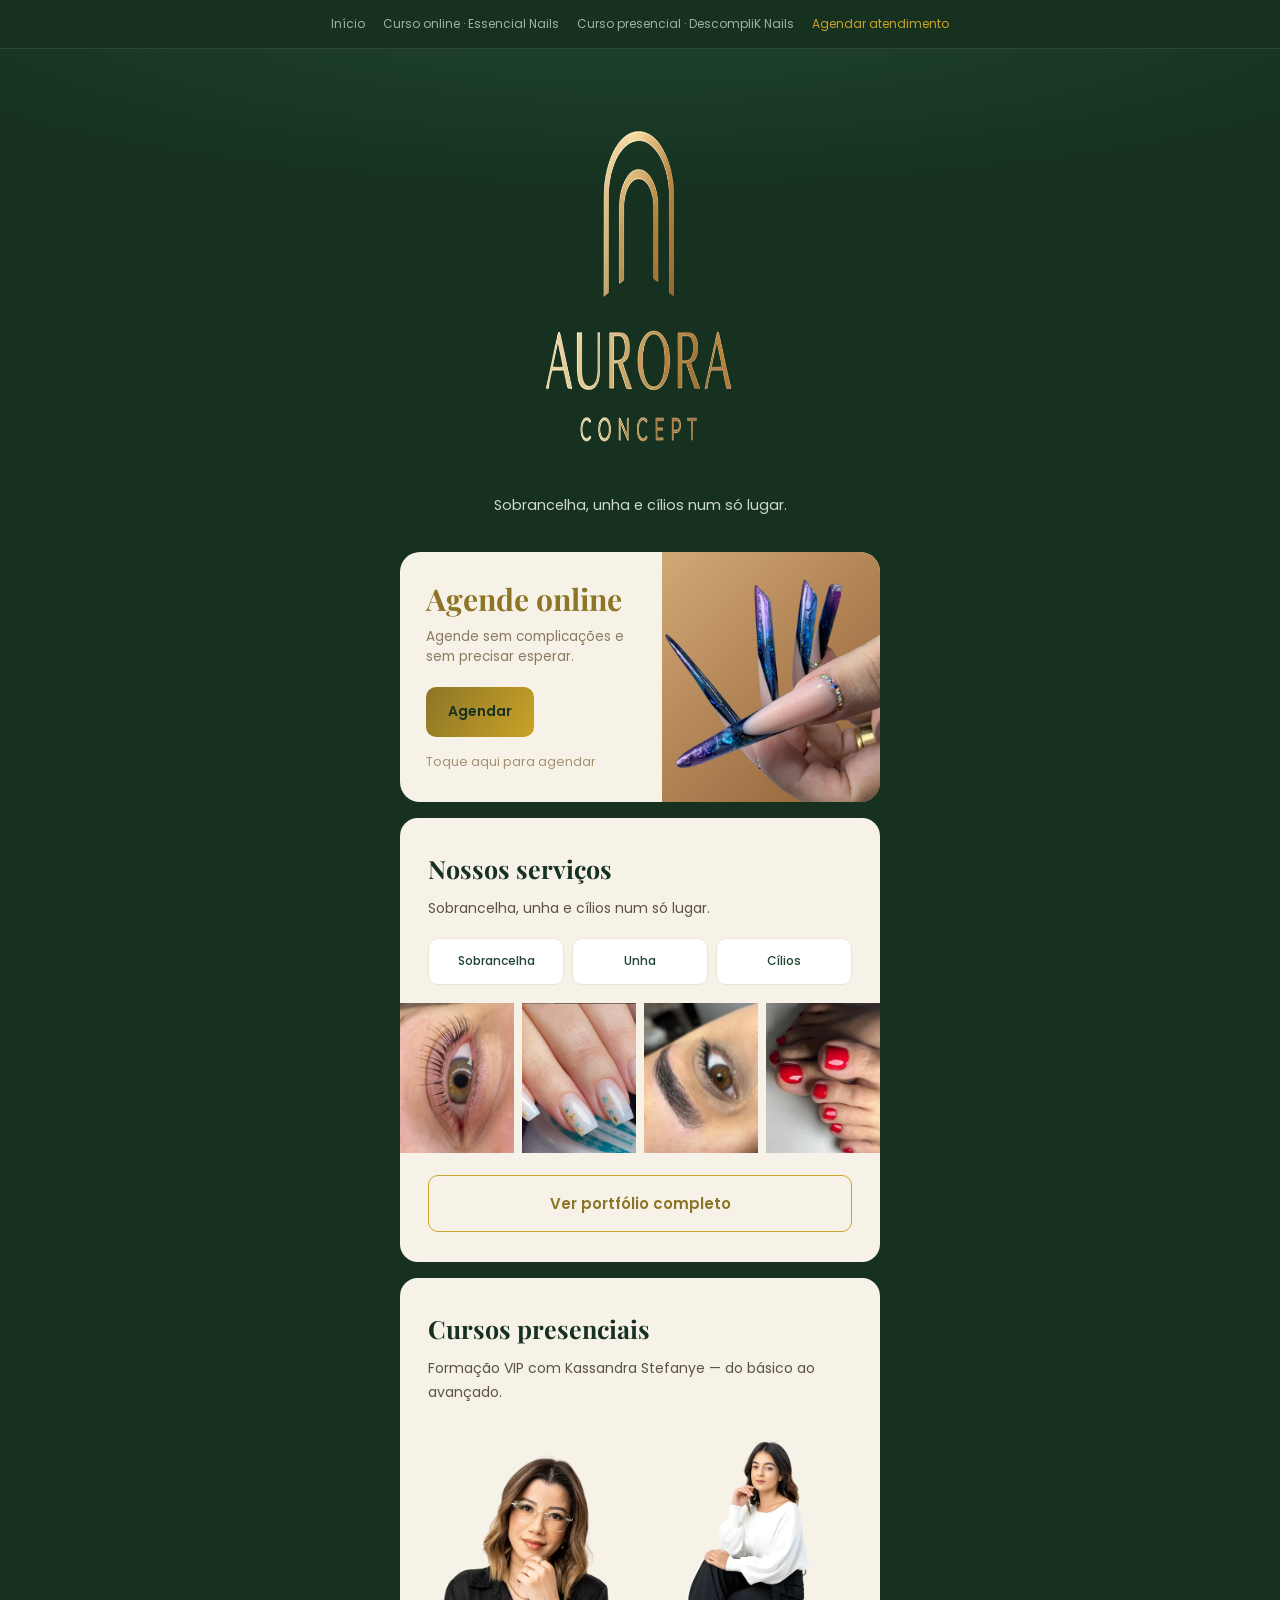
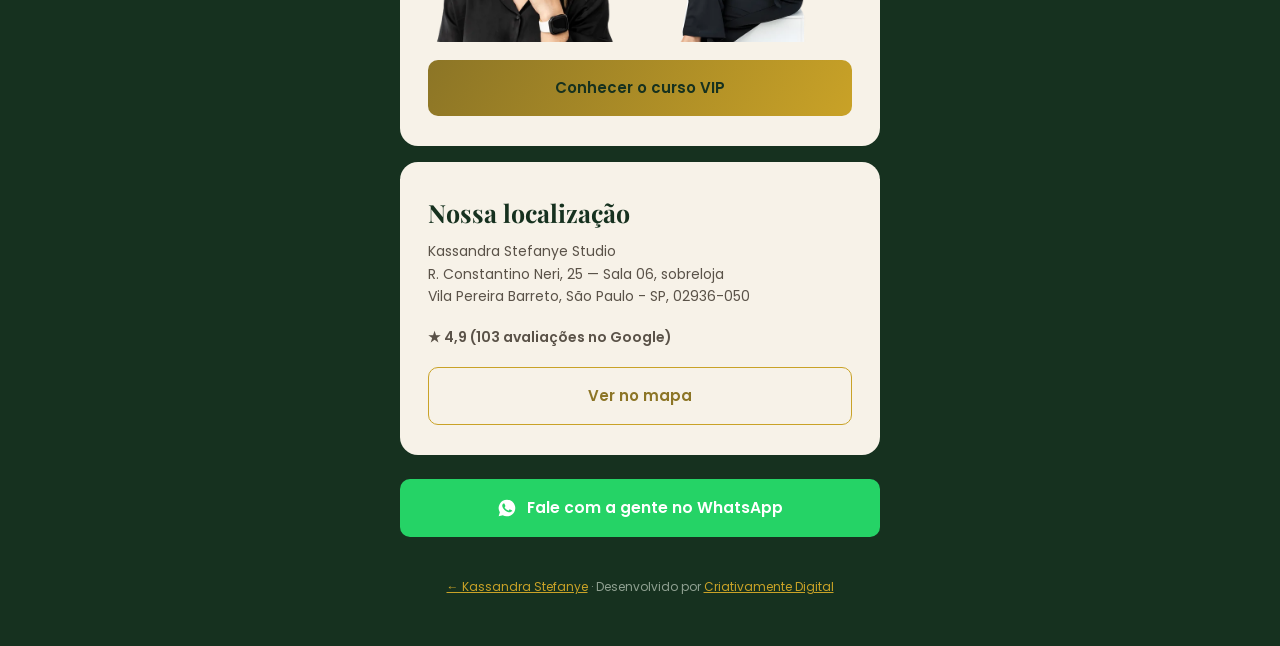
==== auroraconcept/index.html @ a3e04fd3 "Simplifica foto do hero no Aurora Concept: menor e cortada no canto A versão anterior fazia a foto "" ====
<!DOCTYPE html>
<html lang="pt-BR">
<head>
<meta charset="UTF-8">
<meta name="viewport" content="width=device-width, initial-scale=1.0">
<title>Aurora Concept — Agende seu atendimento</title>
<meta name="description" content="Aurora Concept: sobrancelha, unha e cílios num só lugar. Agende online ou fale com a gente pelo WhatsApp.">
<meta name="robots" content="noindex, nofollow">
<link rel="icon" href="../img/favicon.svg" type="image/svg+xml">
<link rel="preconnect" href="https://fonts.googleapis.com">
<link rel="preconnect" href="https://fonts.gstatic.com" crossorigin>
<link href="https://fonts.googleapis.com/css2?family=Playfair+Display:wght@500;600;700&family=Poppins:wght@300;400;500;600&display=swap" rel="stylesheet">
<style>
:root{--ac-green:#16311F;--ac-green-2:#1F4530;--ac-gold:#C9A227;--ac-gold-2:#8C7526;--ac-cream:#F7F2E8;--ac-ink:#231D15}
*{box-sizing:border-box;margin:0;padding:0}
body{font:15.5px/1.7 "Poppins",sans-serif;color:var(--ac-cream);background:var(--ac-green)}
.wrap{max-width:720px;margin:0 auto;padding:0 20px}
a{color:inherit}
img{max-width:100%;display:block}

.ac-subnav{display:flex;gap:18px;flex-wrap:wrap;justify-content:center;padding:14px 20px;font-size:12px;border-bottom:1px solid #ffffff1a}
.ac-subnav a{color:#9fb3a3;text-decoration:none}
.ac-subnav a:hover,.ac-subnav a.is-active{color:var(--ac-gold)}

.ac-hero{text-align:center;padding:56px 0 34px;background:radial-gradient(120% 70% at 50% -10%,var(--ac-green-2) 0%,var(--ac-green) 55%)}
.ac-logo{width:220px;margin:0 auto}
.ac-tag{color:#cfd8cf;font-size:14.5px;margin:18px auto 0;max-width:34ch}

.wrap-narrow{max-width:520px;margin:0 auto;padding:0 20px}
.ac-card{background:var(--ac-cream);color:var(--ac-ink);border-radius:18px;padding:30px 28px;margin:16px 0;overflow:hidden}

/* hero integrado: card com a foto vazando pro fundo dourado */
.ac-hero-card{position:relative;background:var(--ac-cream);border-radius:20px;margin:0 0 16px;overflow:hidden;display:grid;grid-template-columns:1.2fr 1fr;min-height:240px}
.ac-hero-left{padding:30px 26px;display:flex;flex-direction:column;justify-content:center;gap:10px;position:relative;z-index:2}
.ac-hero-left h2{font-family:"Playfair Display",serif;font-size:clamp(22px,4vw,30px);color:var(--ac-gold-2);line-height:1.15}
.ac-hero-left p{color:#8a7a5f;font-size:13.5px;line-height:1.5;margin:0}
.ac-hero-cta{display:flex;align-items:center;gap:14px;margin-top:10px;flex-wrap:wrap}
.ac-hero-btn{background:linear-gradient(120deg,var(--ac-gold-2),var(--ac-gold));color:var(--ac-green);padding:13px 22px;border-radius:10px;font-weight:600;text-decoration:none;font-size:14px;white-space:nowrap}
.ac-hero-note{color:#a3906e;font-size:12.5px}
.ac-hero-right{position:relative;background:linear-gradient(135deg,#d2a876,#8f5e34);overflow:hidden}
.ac-hero-photo{position:absolute;inset:0;width:100%;height:100%;object-fit:cover;object-position:60% 75%}

@media(max-width:620px){
  .ac-hero-card{grid-template-columns:1fr;min-height:0}
  .ac-hero-right{aspect-ratio:16/10;order:-1}
  .ac-hero-photo{object-position:55% 70%}
  .ac-hero-left{padding:24px 22px 28px;text-align:left}
}
.ac-card h2{font-family:"Playfair Display",serif;font-size:25px;color:var(--ac-green);margin-bottom:6px}
.ac-card p{color:#5a5248;font-size:14px;margin-bottom:18px}
.ac-btn{display:inline-block;width:100%;text-align:center;background:linear-gradient(120deg,var(--ac-gold-2),var(--ac-gold));color:var(--ac-green);font-weight:600;text-decoration:none;padding:15px 20px;border-radius:10px;font-size:15px;box-sizing:border-box}
.ac-btn.outline{background:none;border:1px solid var(--ac-gold);color:var(--ac-gold-2)}

.ac-services{display:grid;grid-template-columns:repeat(3,1fr);gap:8px;margin:18px 0}
.ac-service{background:#fff;border:1px solid #ece4d3;border-radius:10px;padding:12px 6px;text-align:center;font-size:12px;color:var(--ac-green-2);font-weight:500}

.ac-gallery{display:grid;grid-template-columns:repeat(4,1fr);gap:8px;margin:18px -28px 22px;padding:0 0}
.ac-gallery img{width:100%;height:150px;object-fit:cover}
.ac-gallery a:first-child img{border-top-left-radius:0}
.ac-gallery a:last-child img{border-top-right-radius:0}

.ac-duo{display:flex;gap:10px;margin:18px 0}
.ac-duo img{border-radius:12px;width:50%;height:220px;object-fit:cover;object-position:top}

.ac-addr{font-size:14px;line-height:1.6;color:#5a5248;margin-bottom:6px}
.ac-rating{color:var(--ac-gold-2);font-size:13px;font-weight:600;margin-bottom:16px}
.ac-wa{display:flex;align-items:center;justify-content:center;gap:10px;background:#25D366;color:#fff;text-decoration:none;padding:16px 20px;border-radius:10px;font-weight:600;margin:24px 0}
.ac-foot{text-align:center;padding:16px 0 48px;color:#8fa091;font-size:12px}
.ac-foot a{color:var(--ac-gold)}

@media(max-width:560px){
  .ac-gallery{grid-template-columns:repeat(2,1fr);margin-left:-8px;margin-right:-8px}
  .ac-gallery img{height:140px}
  .ac-card{padding:24px 20px}
}
</style>
</head>
<body>

<div class="ac-subnav">
  <a href="../">Início</a>
  <a href="../essencial-nails/">Curso online · Essencial Nails</a>
  <a href="../descomplik-nails/">Curso presencial · DescompliK Nails</a>
  <a href="./" class="is-active">Agendar atendimento</a>
</div>

<div class="ac-hero">
  <div class="wrap">
    <img class="ac-logo" src="img/logo.webp" alt="Aurora Concept" width="420" height="370">
    <p class="ac-tag">Sobrancelha, unha e cílios num só lugar.</p>
  </div>
</div>

<div class="wrap-narrow">
  <div class="ac-hero-card">
    <div class="ac-hero-left">
      <h2>Agende online</h2>
      <p>Agende sem complicações e sem precisar esperar.</p>
      <div class="ac-hero-cta">
        <a class="ac-hero-btn" href="https://www.trinks.com/ks-studio" target="_blank" rel="noopener">Agendar</a>
        <span class="ac-hero-note">Toque aqui para agendar</span>
      </div>
    </div>
    <div class="ac-hero-right">
      <img class="ac-hero-photo" src="img/hero.webp" alt="Alongamento de unhas com nail art" width="700" height="716">
    </div>
  </div>

  <div class="ac-card">
    <h2>Nossos serviços</h2>
    <p>Sobrancelha, unha e cílios num só lugar.</p>
    <div class="ac-services">
      <div class="ac-service">Sobrancelha</div>
      <div class="ac-service">Unha</div>
      <div class="ac-service">Cílios</div>
    </div>
    <div class="ac-gallery" aria-hidden="true">
      <a href="https://auroraaconcept.my.canva.site/portfolio" target="_blank" rel="noopener"><img src="img/pf-cilios.webp" alt="" loading="lazy"></a>
      <a href="https://auroraaconcept.my.canva.site/portfolio" target="_blank" rel="noopener"><img src="img/pf-unha.webp" alt="" loading="lazy"></a>
      <a href="https://auroraaconcept.my.canva.site/portfolio" target="_blank" rel="noopener"><img src="img/pf-sobrancelha.webp" alt="" loading="lazy"></a>
      <a href="https://auroraaconcept.my.canva.site/portfolio" target="_blank" rel="noopener"><img src="img/pf-pedicure.webp" alt="" loading="lazy"></a>
    </div>
    <a class="ac-btn outline" href="https://auroraaconcept.my.canva.site/portfolio" target="_blank" rel="noopener">Ver portfólio completo</a>
  </div>

  <div class="ac-card">
    <h2>Cursos presenciais</h2>
    <p>Formação VIP com Kassandra Stefanye — do básico ao avançado.</p>
    <div class="ac-duo">
      <img src="img/kassandra.webp" alt="Kassandra Stefanye">
      <img src="img/colega.webp" alt="Equipe Aurora Concept">
    </div>
    <a class="ac-btn" href="../descomplik-nails/">Conhecer o curso VIP</a>
  </div>

  <div class="ac-card">
    <h2>Nossa localização</h2>
    <p class="ac-addr">Kassandra Stefanye Studio<br>R. Constantino Neri, 25 — Sala 06, sobreloja<br>Vila Pereira Barreto, São Paulo - SP, 02936-050</p>
    <p class="ac-rating">★ 4,9 (103 avaliações no Google)</p>
    <a class="ac-btn outline" href="https://maps.app.goo.gl/wcvPn8BbmdoRJ7AJ9" target="_blank" rel="noopener">Ver no mapa</a>
  </div>

  <a class="ac-wa" href="https://api.whatsapp.com/send?phone=5511984277586&text=Oi%20Kassandra!%20Gostaria%20de%20agendar%20um%20hor%C3%A1rio!" target="_blank" rel="noopener">
    <svg width="20" height="20" viewBox="0 0 24 24" fill="currentColor" aria-hidden="true"><path d="M12 2a10 10 0 0 0-8.6 15.1L2 22l5-1.3A10 10 0 1 0 12 2zm5.2 13.9c-.2.6-1.3 1.2-1.8 1.2-.5.1-1 .2-3.3-.7-2.8-1.1-4.6-4-4.7-4.2-.1-.2-1.1-1.5-1.1-2.9s.7-2.1 1-2.4c.2-.3.5-.3.7-.3h.5c.2 0 .4 0 .6.5l.9 2.1c.1.2.1.4 0 .6l-.4.6-.3.4c-.1.2-.3.4-.1.7.2.3.8 1.3 1.7 2.1 1.2 1 2.1 1.3 2.4 1.5.3.1.5.1.7-.1l1-1.2c.2-.3.4-.2.7-.1l2 1c.3.1.5.2.5.4.1.3.1.8-.1 1.4z"/></svg>
    Fale com a gente no WhatsApp
  </a>

  <p class="ac-foot"><a href="../">← Kassandra Stefanye</a> · Desenvolvido por <a href="https://criativamentedigital.com.br/sites" target="_blank" rel="noopener">Criativamente Digital</a></p>
</div>

</body>
</html>
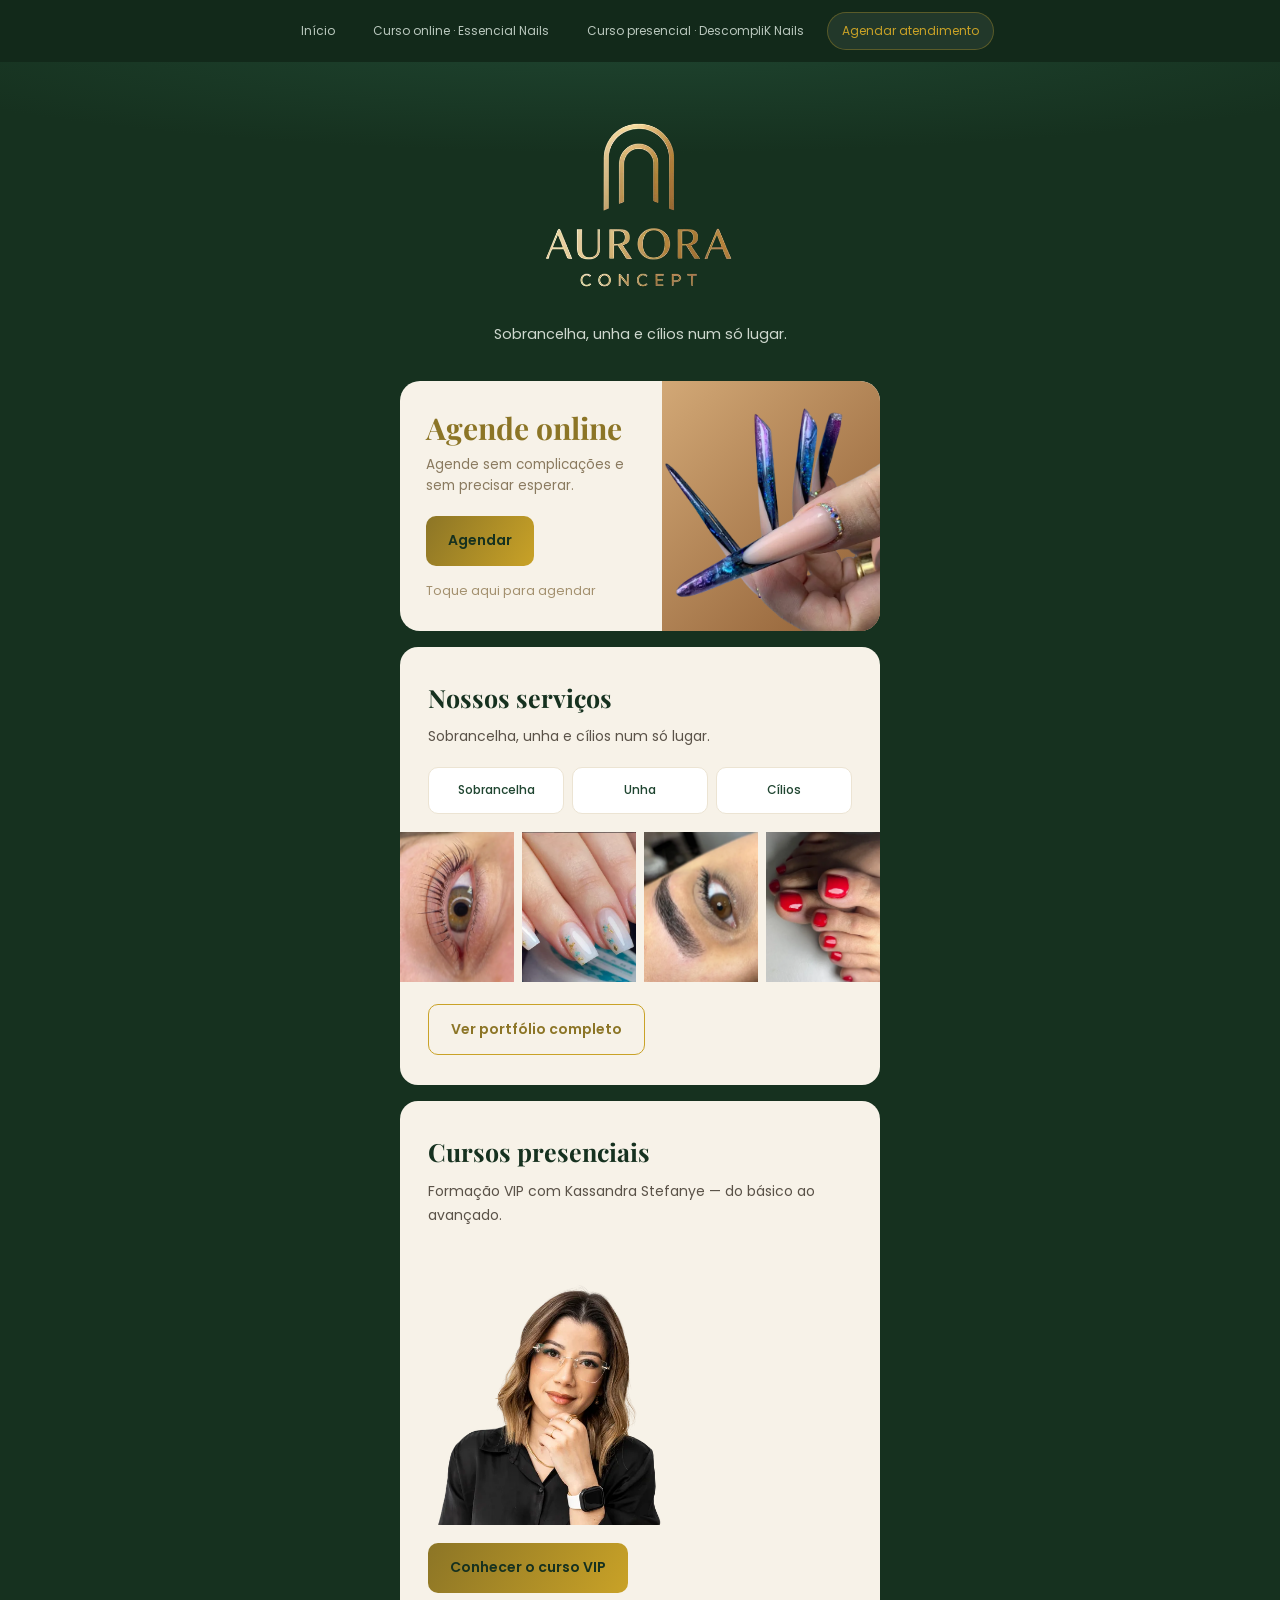
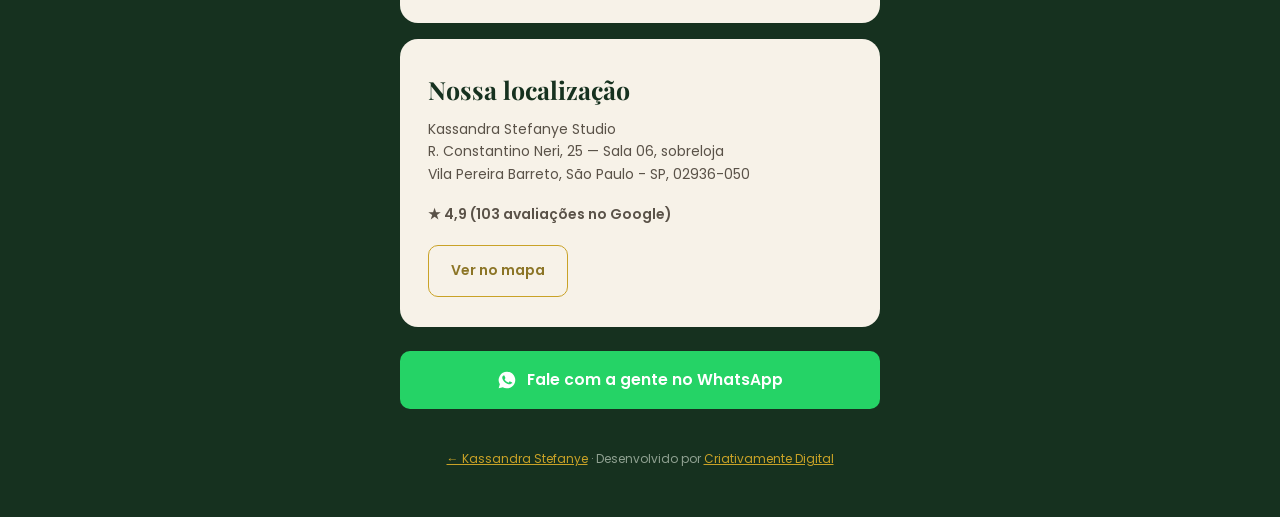
==== commit 32040de7: "Ajustes de polimento no Aurora Concept e navegação - Botões dos cards (Ver portfólio, Conhecer curso" ====
--- a/auroraconcept/index.html
+++ b/auroraconcept/index.html
@@ -18,12 +18,14 @@
 a{color:inherit}
 img{max-width:100%;display:block}
 
-.ac-subnav{display:flex;gap:18px;flex-wrap:wrap;justify-content:center;padding:14px 20px;font-size:12px;border-bottom:1px solid #ffffff1a}
-.ac-subnav a{color:#9fb3a3;text-decoration:none}
-.ac-subnav a:hover,.ac-subnav a.is-active{color:var(--ac-gold)}
+.ac-subnav{display:flex;gap:8px;overflow-x:auto;justify-content:center;padding:12px 16px;background:#0000002a;-webkit-overflow-scrolling:touch;scrollbar-width:none}
+.ac-subnav::-webkit-scrollbar{display:none}
+.ac-subnav a{color:#b9c7bd;text-decoration:none;font-size:12px;padding:8px 14px;border-radius:999px;white-space:nowrap;border:1px solid transparent;transition:background .2s,color .2s,border-color .2s}
+.ac-subnav a:hover{color:var(--ac-cream);border-color:#ffffff33}
+.ac-subnav a.is-active{color:var(--ac-gold);background:#ffffff12;border-color:#c9a22755}
 
-.ac-hero{text-align:center;padding:56px 0 34px;background:radial-gradient(120% 70% at 50% -10%,var(--ac-green-2) 0%,var(--ac-green) 55%)}
-.ac-logo{width:220px;margin:0 auto}
+.ac-hero{text-align:center;padding:48px 0 34px;background:radial-gradient(120% 70% at 50% -10%,var(--ac-green-2) 0%,var(--ac-green) 55%)}
+.ac-logo{width:220px;height:auto;aspect-ratio:420/370;margin:0 auto}
 .ac-tag{color:#cfd8cf;font-size:14.5px;margin:18px auto 0;max-width:34ch}
 
 .wrap-narrow{max-width:520px;margin:0 auto;padding:0 20px}
@@ -41,14 +43,17 @@
 .ac-hero-photo{position:absolute;inset:0;width:100%;height:100%;object-fit:cover;object-position:60% 75%}
 
 @media(max-width:620px){
-  .ac-hero-card{grid-template-columns:1fr;min-height:0}
-  .ac-hero-right{aspect-ratio:16/10;order:-1}
-  .ac-hero-photo{object-position:55% 70%}
-  .ac-hero-left{padding:24px 22px 28px;text-align:left}
+  .ac-hero-card{grid-template-columns:1fr 108px;min-height:0}
+  .ac-hero-photo{object-position:70% 75%}
+  .ac-hero-left{padding:22px 16px}
+  .ac-hero-left h2{font-size:21px}
+  .ac-hero-left p{font-size:12.5px}
+  .ac-hero-btn{padding:11px 16px;font-size:13px}
+  .ac-hero-note{display:none}
 }
 .ac-card h2{font-family:"Playfair Display",serif;font-size:25px;color:var(--ac-green);margin-bottom:6px}
 .ac-card p{color:#5a5248;font-size:14px;margin-bottom:18px}
-.ac-btn{display:inline-block;width:100%;text-align:center;background:linear-gradient(120deg,var(--ac-gold-2),var(--ac-gold));color:var(--ac-green);font-weight:600;text-decoration:none;padding:15px 20px;border-radius:10px;font-size:15px;box-sizing:border-box}
+.ac-btn{display:inline-block;text-align:center;background:linear-gradient(120deg,var(--ac-gold-2),var(--ac-gold));color:var(--ac-green);font-weight:600;text-decoration:none;padding:13px 22px;border-radius:10px;font-size:14px;box-sizing:border-box}
 .ac-btn.outline{background:none;border:1px solid var(--ac-gold);color:var(--ac-gold-2)}
 
 .ac-services{display:grid;grid-template-columns:repeat(3,1fr);gap:8px;margin:18px 0}
@@ -59,8 +64,8 @@
 .ac-gallery a:first-child img{border-top-left-radius:0}
 .ac-gallery a:last-child img{border-top-right-radius:0}
 
-.ac-duo{display:flex;gap:10px;margin:18px 0}
-.ac-duo img{border-radius:12px;width:50%;height:220px;object-fit:cover;object-position:top}
+.ac-kassandra{margin:18px 0}
+.ac-kassandra img{border-radius:12px;width:100%;max-width:260px;height:280px;object-fit:cover;object-position:top}
 
 .ac-addr{font-size:14px;line-height:1.6;color:#5a5248;margin-bottom:6px}
 .ac-rating{color:var(--ac-gold-2);font-size:13px;font-weight:600;margin-bottom:16px}
@@ -126,9 +131,8 @@
   <div class="ac-card">
     <h2>Cursos presenciais</h2>
     <p>Formação VIP com Kassandra Stefanye — do básico ao avançado.</p>
-    <div class="ac-duo">
+    <div class="ac-kassandra">
       <img src="img/kassandra.webp" alt="Kassandra Stefanye">
-      <img src="img/colega.webp" alt="Equipe Aurora Concept">
     </div>
     <a class="ac-btn" href="../descomplik-nails/">Conhecer o curso VIP</a>
   </div>
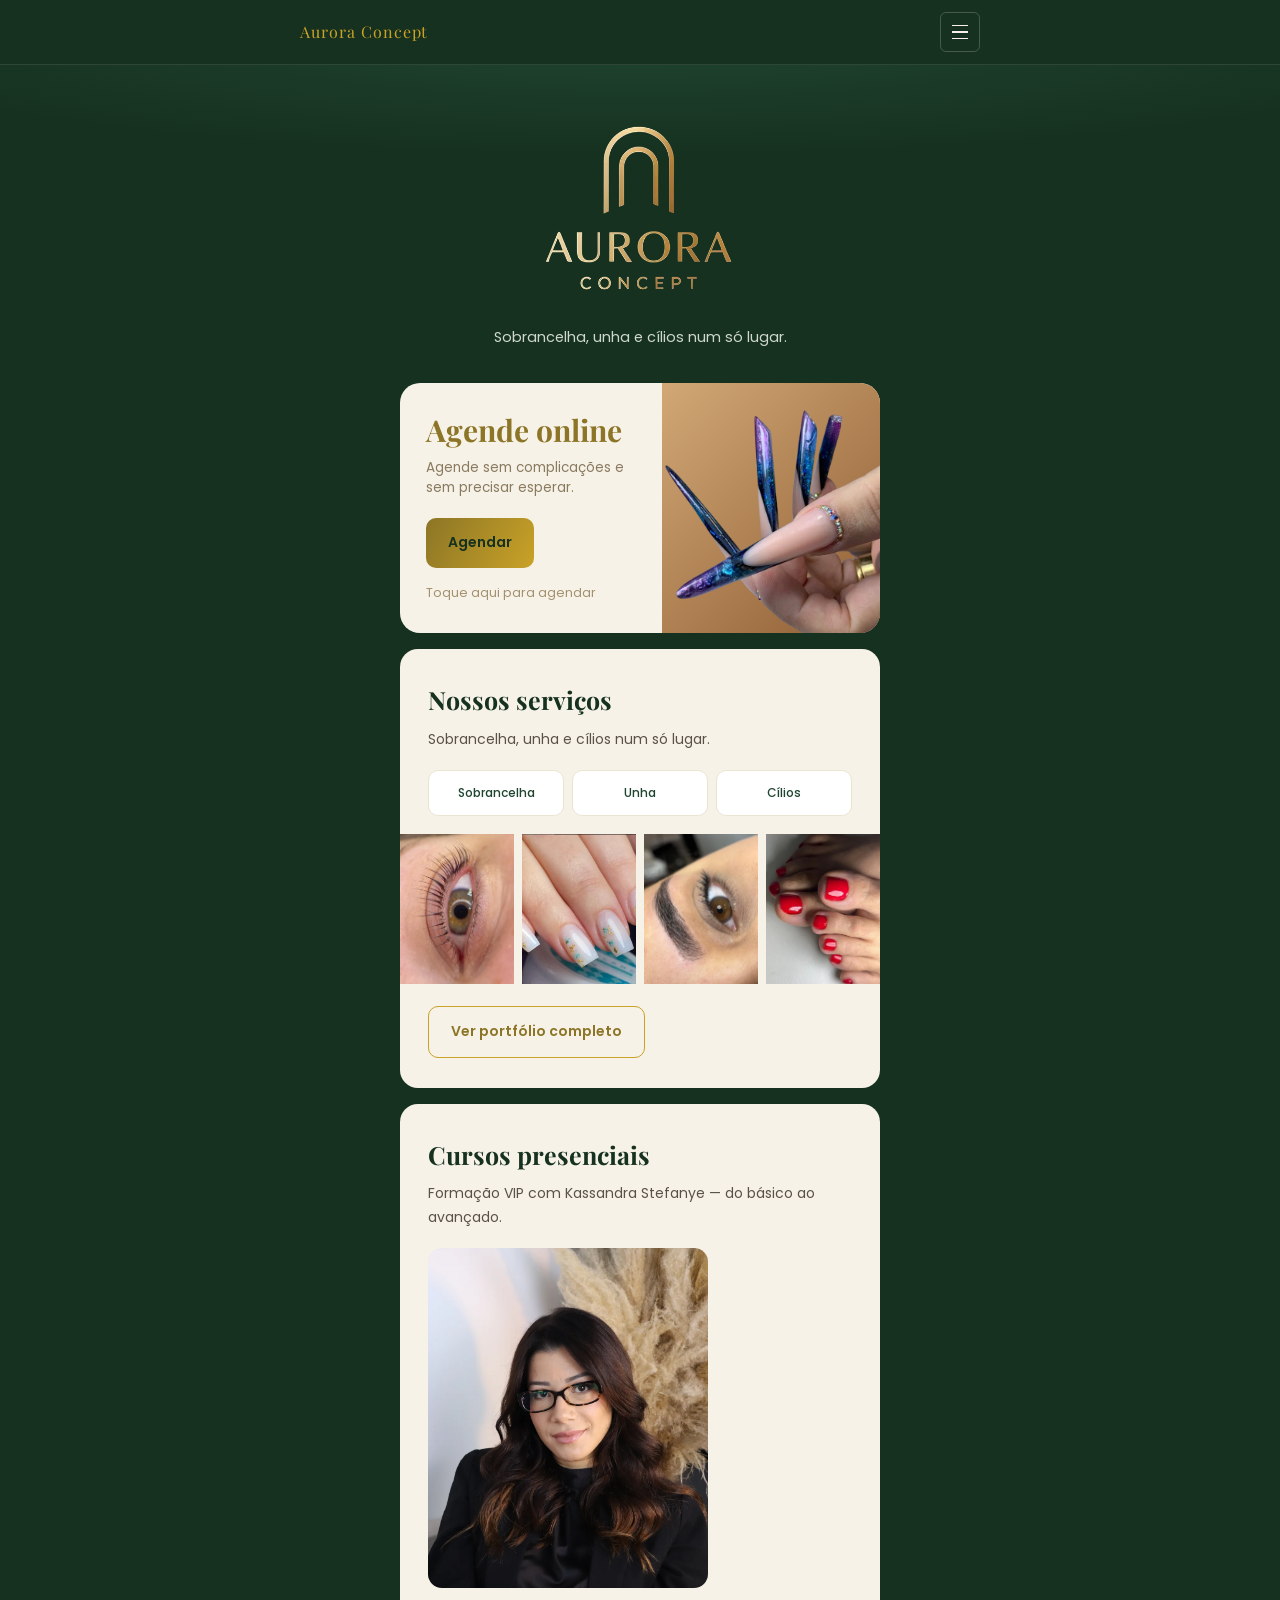
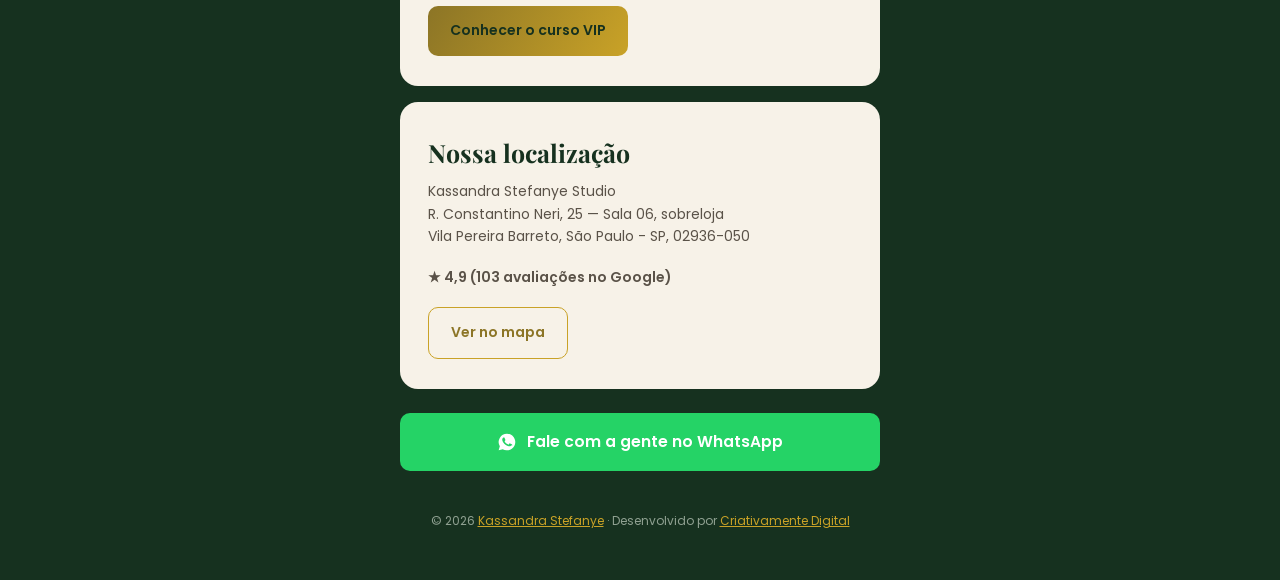
==== commit 3182c9e6: "Substitui menu por botão único (padrão Esparta) e corrige foto/crop - Remove a barra de subnav (list" ====
--- a/auroraconcept/index.html
+++ b/auroraconcept/index.html
@@ -18,11 +18,15 @@
 a{color:inherit}
 img{max-width:100%;display:block}
 
-.ac-subnav{display:flex;gap:8px;overflow-x:auto;justify-content:center;padding:12px 16px;background:#0000002a;-webkit-overflow-scrolling:touch;scrollbar-width:none}
-.ac-subnav::-webkit-scrollbar{display:none}
-.ac-subnav a{color:#b9c7bd;text-decoration:none;font-size:12px;padding:8px 14px;border-radius:999px;white-space:nowrap;border:1px solid transparent;transition:background .2s,color .2s,border-color .2s}
-.ac-subnav a:hover{color:var(--ac-cream);border-color:#ffffff33}
-.ac-subnav a.is-active{color:var(--ac-gold);background:#ffffff12;border-color:#c9a22755}
+.ac-top{position:sticky;top:0;z-index:50;background:var(--ac-green);border-bottom:1px solid #ffffff1a}
+.ac-top .top-in{display:flex;align-items:center;justify-content:space-between;height:64px}
+.ac-brand{font-family:"Playfair Display",serif;font-size:16px;letter-spacing:.06em;color:var(--ac-gold);text-decoration:none}
+.ac-top .burger{width:40px;height:40px;border:1px solid #ffffff33;background:transparent;border-radius:6px;cursor:pointer;display:flex;flex-direction:column;justify-content:center;align-items:center;gap:5px}
+.ac-top .burger span{width:16px;height:1.5px;background:var(--ac-cream)}
+.ac-top .menu{display:none;position:fixed;top:64px;left:0;right:0;background:var(--ac-green-2);flex-direction:column;border-bottom:1px solid #ffffff1a;box-shadow:0 14px 24px -10px #0006}
+.ac-top .menu.open{display:flex}
+.ac-top .menu a{padding:16px 20px;border-top:1px solid #ffffff14;color:var(--ac-cream);text-decoration:none;font-size:14px}
+.ac-top .menu a.is-active{color:var(--ac-gold)}
 
 .ac-hero{text-align:center;padding:48px 0 34px;background:radial-gradient(120% 70% at 50% -10%,var(--ac-green-2) 0%,var(--ac-green) 55%)}
 .ac-logo{width:220px;height:auto;aspect-ratio:420/370;margin:0 auto}
@@ -43,12 +47,12 @@
 .ac-hero-photo{position:absolute;inset:0;width:100%;height:100%;object-fit:cover;object-position:60% 75%}
 
 @media(max-width:620px){
-  .ac-hero-card{grid-template-columns:1fr 108px;min-height:0}
-  .ac-hero-photo{object-position:70% 75%}
-  .ac-hero-left{padding:22px 16px}
-  .ac-hero-left h2{font-size:21px}
-  .ac-hero-left p{font-size:12.5px}
-  .ac-hero-btn{padding:11px 16px;font-size:13px}
+  .ac-hero-card{grid-template-columns:1fr 150px;min-height:0}
+  .ac-hero-photo{object-position:40% 70%}
+  .ac-hero-left{padding:20px 14px}
+  .ac-hero-left h2{font-size:19px}
+  .ac-hero-left p{font-size:12px}
+  .ac-hero-btn{padding:10px 14px;font-size:12.5px}
   .ac-hero-note{display:none}
 }
 .ac-card h2{font-family:"Playfair Display",serif;font-size:25px;color:var(--ac-green);margin-bottom:6px}
@@ -64,8 +68,8 @@
 .ac-gallery a:first-child img{border-top-left-radius:0}
 .ac-gallery a:last-child img{border-top-right-radius:0}
 
-.ac-kassandra{margin:18px 0}
-.ac-kassandra img{border-radius:12px;width:100%;max-width:260px;height:280px;object-fit:cover;object-position:top}
+.ac-kassandra{margin:18px 0;border-radius:14px;overflow:hidden;max-width:280px}
+.ac-kassandra img{width:100%;height:340px;object-fit:cover;object-position:50% 22%;display:block}
 
 .ac-addr{font-size:14px;line-height:1.6;color:#5a5248;margin-bottom:6px}
 .ac-rating{color:var(--ac-gold-2);font-size:13px;font-weight:600;margin-bottom:16px}
@@ -82,12 +86,18 @@
 </head>
 <body>
 
-<div class="ac-subnav">
-  <a href="../">Início</a>
-  <a href="../essencial-nails/">Curso online · Essencial Nails</a>
-  <a href="../descomplik-nails/">Curso presencial · DescompliK Nails</a>
-  <a href="./" class="is-active">Agendar atendimento</a>
-</div>
+<header class="ac-top">
+  <div class="wrap top-in">
+    <a class="ac-brand" href="../">Aurora Concept</a>
+    <nav class="menu" id="menu" aria-label="Principal">
+      <a href="../">Início</a>
+      <a href="../essencial-nails/">Curso Online · Essencial Nails</a>
+      <a href="../descomplik-nails/">Curso Presencial · DescompliK Nails</a>
+      <a href="./" class="is-active">Agendar atendimento</a>
+    </nav>
+    <button class="burger" id="burger" aria-label="Abrir menu" aria-expanded="false"><span></span><span></span><span></span></button>
+  </div>
+</header>
 
 <div class="ac-hero">
   <div class="wrap">
@@ -132,7 +142,7 @@
     <h2>Cursos presenciais</h2>
     <p>Formação VIP com Kassandra Stefanye — do básico ao avançado.</p>
     <div class="ac-kassandra">
-      <img src="img/kassandra.webp" alt="Kassandra Stefanye">
+      <img src="../img/kassandra-sobre.webp" alt="Kassandra Stefanye">
     </div>
     <a class="ac-btn" href="../descomplik-nails/">Conhecer o curso VIP</a>
   </div>
@@ -149,8 +159,9 @@
     Fale com a gente no WhatsApp
   </a>
 
-  <p class="ac-foot"><a href="../">← Kassandra Stefanye</a> · Desenvolvido por <a href="https://criativamentedigital.com.br/sites" target="_blank" rel="noopener">Criativamente Digital</a></p>
+  <p class="ac-foot">© <span id="yr"></span> <a href="../">Kassandra Stefanye</a> · Desenvolvido por <a href="https://criativamentedigital.com.br/sites" target="_blank" rel="noopener">Criativamente Digital</a></p>
 </div>
 
+<script src="../app.js"></script>
 </body>
 </html>
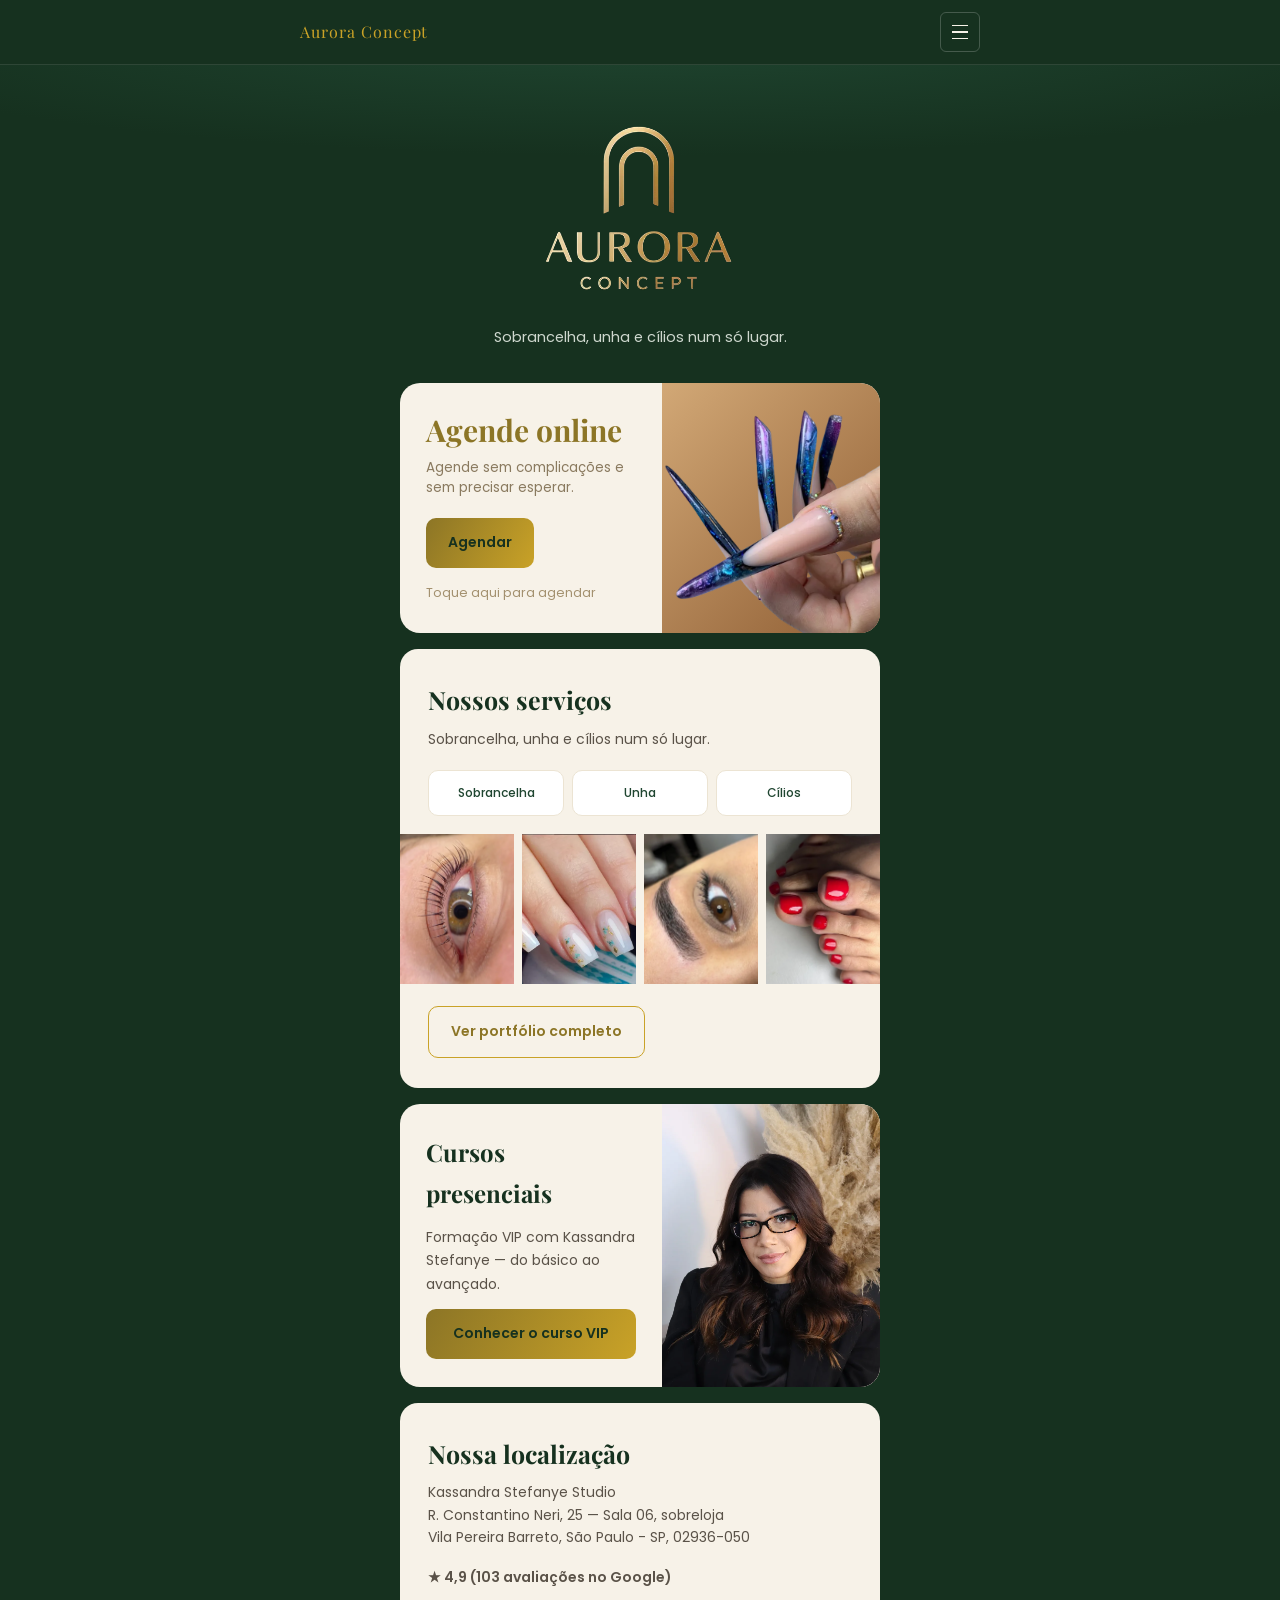
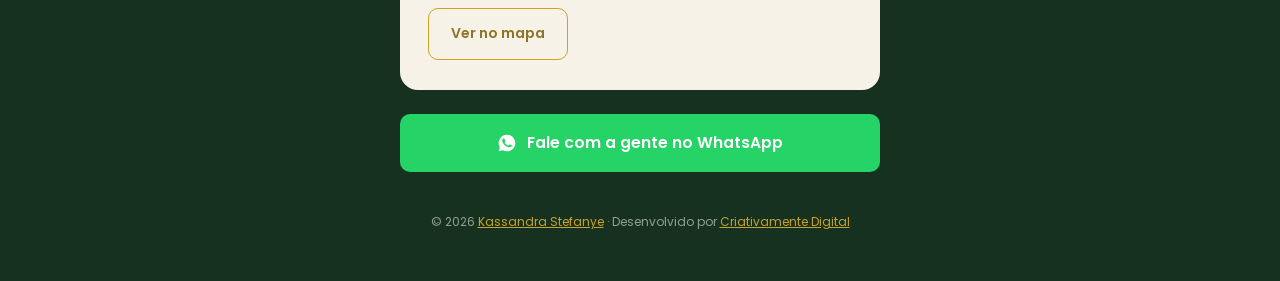
==== commit 0187350b: "Cursos presenciais: layout texto | foto, igual ao hero Substitui o card empilhado (texto em cima, fo" ====
--- a/auroraconcept/index.html
+++ b/auroraconcept/index.html
@@ -68,8 +68,19 @@
 .ac-gallery a:first-child img{border-top-left-radius:0}
 .ac-gallery a:last-child img{border-top-right-radius:0}
 
-.ac-kassandra{margin:18px 0;border-radius:14px;overflow:hidden;max-width:280px}
-.ac-kassandra img{width:100%;height:340px;object-fit:cover;object-position:50% 22%;display:block}
+.ac-course-card{position:relative;background:var(--ac-cream);border-radius:20px;overflow:hidden;display:grid;grid-template-columns:1.2fr 1fr;min-height:220px;margin:16px 0}
+.ac-course-left{padding:28px 26px;display:flex;flex-direction:column;justify-content:center;gap:12px}
+.ac-course-left h2{font-family:"Playfair Display",serif;font-size:24px;color:var(--ac-green)}
+.ac-course-left p{color:#5a5248;font-size:14px}
+.ac-course-right{position:relative;background:#e7ded0}
+.ac-course-right img{position:absolute;inset:0;width:100%;height:100%;object-fit:cover;object-position:50% 18%}
+
+@media(max-width:620px){
+  .ac-course-card{grid-template-columns:1fr 130px;min-height:0}
+  .ac-course-left{padding:22px 16px}
+  .ac-course-left h2{font-size:20px}
+  .ac-course-left p{font-size:12.5px}
+}
 
 .ac-addr{font-size:14px;line-height:1.6;color:#5a5248;margin-bottom:6px}
 .ac-rating{color:var(--ac-gold-2);font-size:13px;font-weight:600;margin-bottom:16px}
@@ -138,13 +149,15 @@
     <a class="ac-btn outline" href="https://auroraaconcept.my.canva.site/portfolio" target="_blank" rel="noopener">Ver portfólio completo</a>
   </div>
 
-  <div class="ac-card">
-    <h2>Cursos presenciais</h2>
-    <p>Formação VIP com Kassandra Stefanye — do básico ao avançado.</p>
-    <div class="ac-kassandra">
+  <div class="ac-course-card">
+    <div class="ac-course-left">
+      <h2>Cursos presenciais</h2>
+      <p>Formação VIP com Kassandra Stefanye — do básico ao avançado.</p>
+      <a class="ac-btn" href="../descomplik-nails/">Conhecer o curso VIP</a>
+    </div>
+    <div class="ac-course-right">
       <img src="../img/kassandra-sobre.webp" alt="Kassandra Stefanye">
     </div>
-    <a class="ac-btn" href="../descomplik-nails/">Conhecer o curso VIP</a>
   </div>
 
   <div class="ac-card">
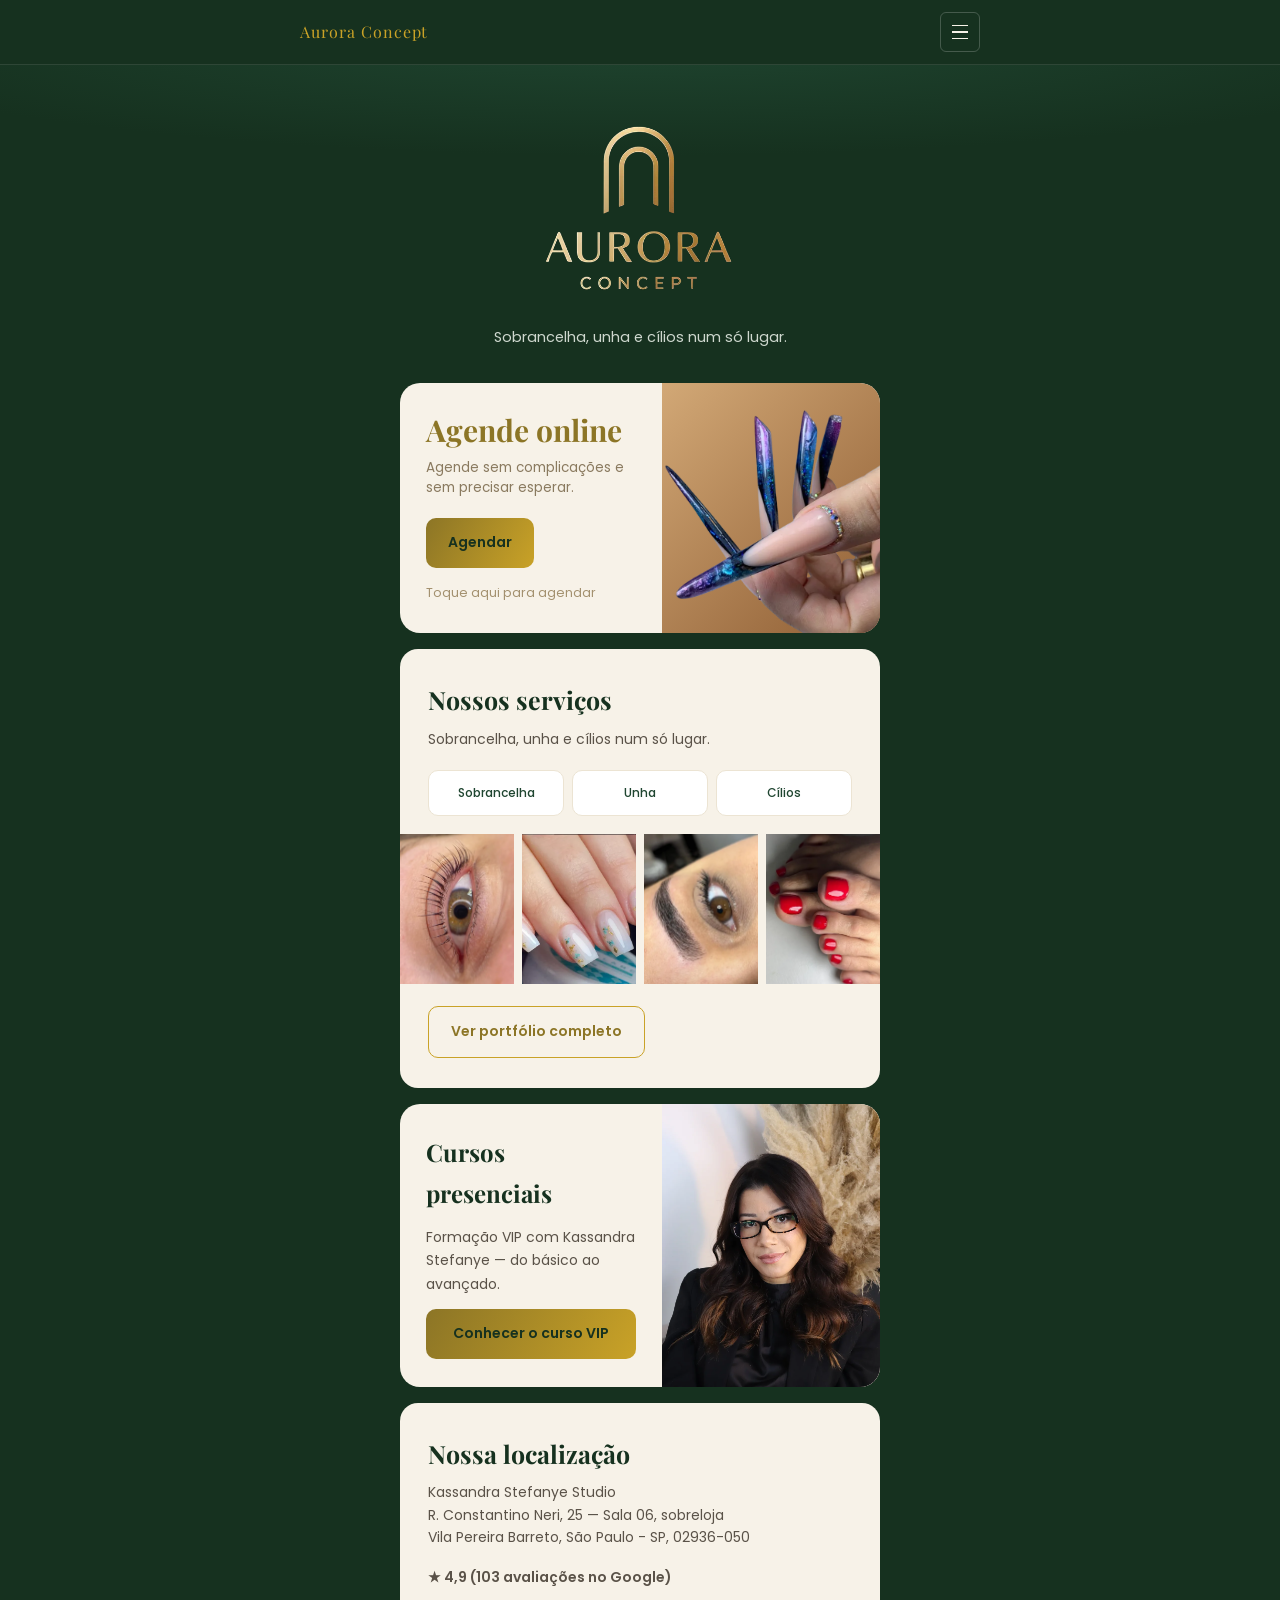
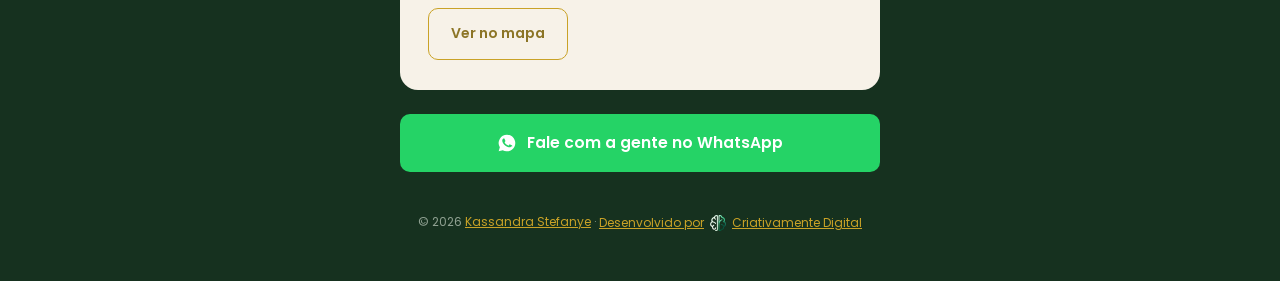
==== commit 690d6c91: "Corrige header mobile apertado e adiciona logo da Criativamente no rodapé Header mobile: esconde o b" ====
--- a/auroraconcept/index.html
+++ b/auroraconcept/index.html
@@ -172,7 +172,7 @@
     Fale com a gente no WhatsApp
   </a>
 
-  <p class="ac-foot">© <span id="yr"></span> <a href="../">Kassandra Stefanye</a> · Desenvolvido por <a href="https://criativamentedigital.com.br/sites" target="_blank" rel="noopener">Criativamente Digital</a></p>
+  <p class="ac-foot">© <span id="yr"></span> <a href="../">Kassandra Stefanye</a> · <a href="https://criativamentedigital.com.br/sites" target="_blank" rel="noopener" style="display:inline-flex;align-items:center;gap:6px;vertical-align:middle">Desenvolvido por <img src="../img/cd-logo.png" alt="Criativamente Digital" style="width:16px;height:16px;object-fit:contain"> Criativamente Digital</a></p>
 </div>
 
 <script src="../app.js"></script>
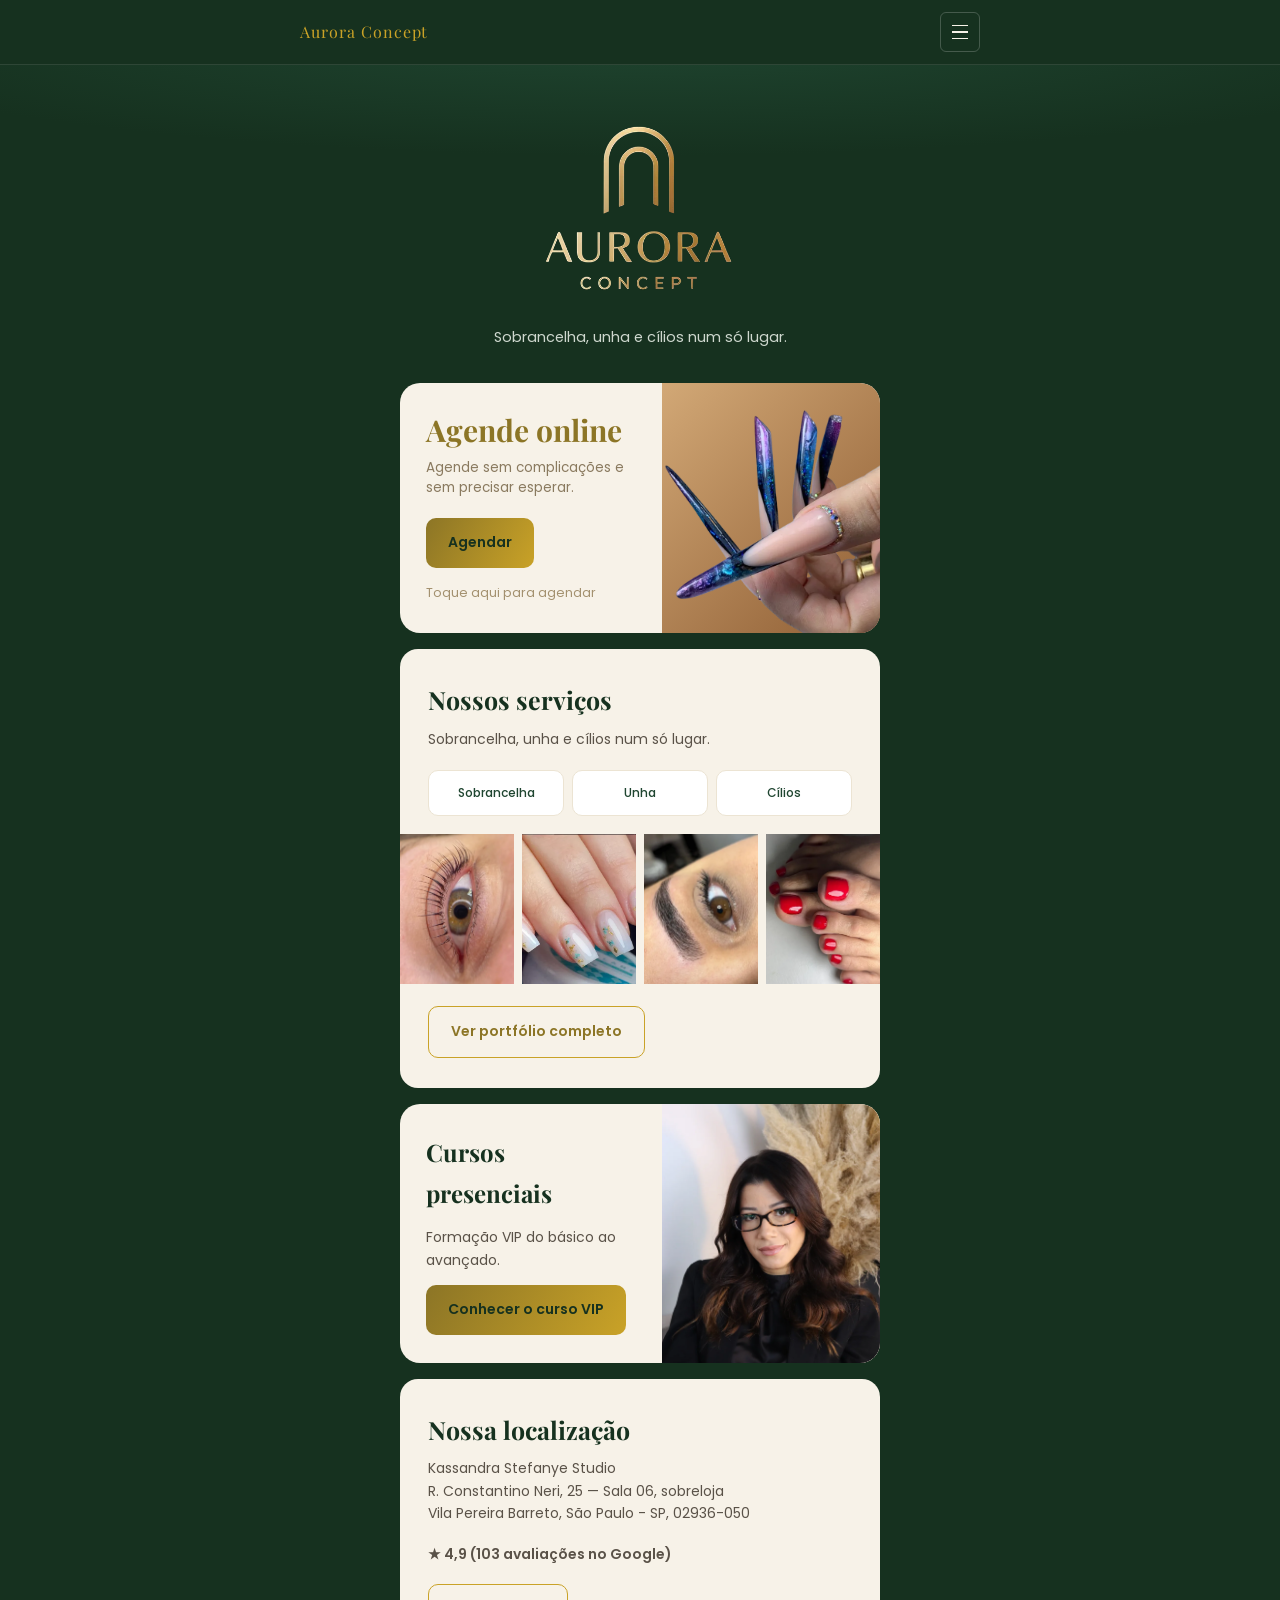
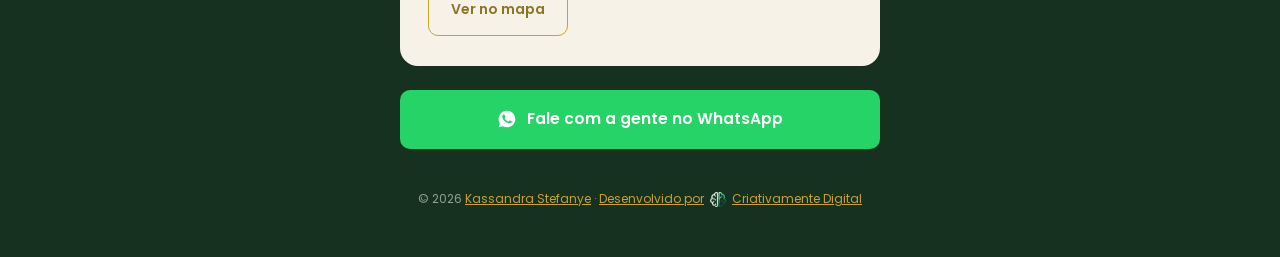
==== commit e9f5f299: "Corrige card Cursos presenciais no mobile (Aurora Concept) - Texto reduzido para "Formação VIP do bá" ====
--- a/auroraconcept/index.html
+++ b/auroraconcept/index.html
@@ -57,8 +57,9 @@
 }
 .ac-card h2{font-family:"Playfair Display",serif;font-size:25px;color:var(--ac-green);margin-bottom:6px}
 .ac-card p{color:#5a5248;font-size:14px;margin-bottom:18px}
-.ac-btn{display:inline-block;text-align:center;background:linear-gradient(120deg,var(--ac-gold-2),var(--ac-gold));color:var(--ac-green);font-weight:600;text-decoration:none;padding:13px 22px;border-radius:10px;font-size:14px;box-sizing:border-box}
+.ac-btn{display:inline-block;text-align:center;background:linear-gradient(120deg,var(--ac-gold-2),var(--ac-gold));color:var(--ac-green);font-weight:600;text-decoration:none;padding:13px 22px;border-radius:10px;font-size:14px;box-sizing:border-box;white-space:nowrap}
 .ac-btn.outline{background:none;border:1px solid var(--ac-gold);color:var(--ac-gold-2)}
+.ac-btn .short{display:none}
 
 .ac-services{display:grid;grid-template-columns:repeat(3,1fr);gap:8px;margin:18px 0}
 .ac-service{background:#fff;border:1px solid #ece4d3;border-radius:10px;padding:12px 6px;text-align:center;font-size:12px;color:var(--ac-green-2);font-weight:500}
@@ -69,17 +70,20 @@
 .ac-gallery a:last-child img{border-top-right-radius:0}
 
 .ac-course-card{position:relative;background:var(--ac-cream);border-radius:20px;overflow:hidden;display:grid;grid-template-columns:1.2fr 1fr;min-height:220px;margin:16px 0}
-.ac-course-left{padding:28px 26px;display:flex;flex-direction:column;justify-content:center;gap:12px}
+.ac-course-left{padding:28px 26px;display:flex;flex-direction:column;justify-content:center;align-items:flex-start;gap:12px}
 .ac-course-left h2{font-family:"Playfair Display",serif;font-size:24px;color:var(--ac-green)}
 .ac-course-left p{color:#5a5248;font-size:14px}
 .ac-course-right{position:relative;background:#e7ded0}
 .ac-course-right img{position:absolute;inset:0;width:100%;height:100%;object-fit:cover;object-position:50% 18%}
 
 @media(max-width:620px){
-  .ac-course-card{grid-template-columns:1fr 130px;min-height:0}
-  .ac-course-left{padding:22px 16px}
-  .ac-course-left h2{font-size:20px}
+  .ac-course-card{grid-template-columns:1fr 130px;min-height:170px}
+  .ac-course-left{padding:18px 16px}
+  .ac-course-left h2{font-size:19px}
   .ac-course-left p{font-size:12.5px}
+  .ac-btn{padding:10px 14px;font-size:12.5px}
+  .ac-btn .full{display:none}
+  .ac-btn .short{display:inline}
 }
 
 .ac-addr{font-size:14px;line-height:1.6;color:#5a5248;margin-bottom:6px}
@@ -152,8 +156,8 @@
   <div class="ac-course-card">
     <div class="ac-course-left">
       <h2>Cursos presenciais</h2>
-      <p>Formação VIP com Kassandra Stefanye — do básico ao avançado.</p>
-      <a class="ac-btn" href="../descomplik-nails/">Conhecer o curso VIP</a>
+      <p>Formação VIP do básico ao avançado.</p>
+      <a class="ac-btn" href="../descomplik-nails/"><span class="full">Conhecer o curso VIP</span><span class="short">Saiba mais</span></a>
     </div>
     <div class="ac-course-right">
       <img src="../img/kassandra-sobre.webp" alt="Kassandra Stefanye">
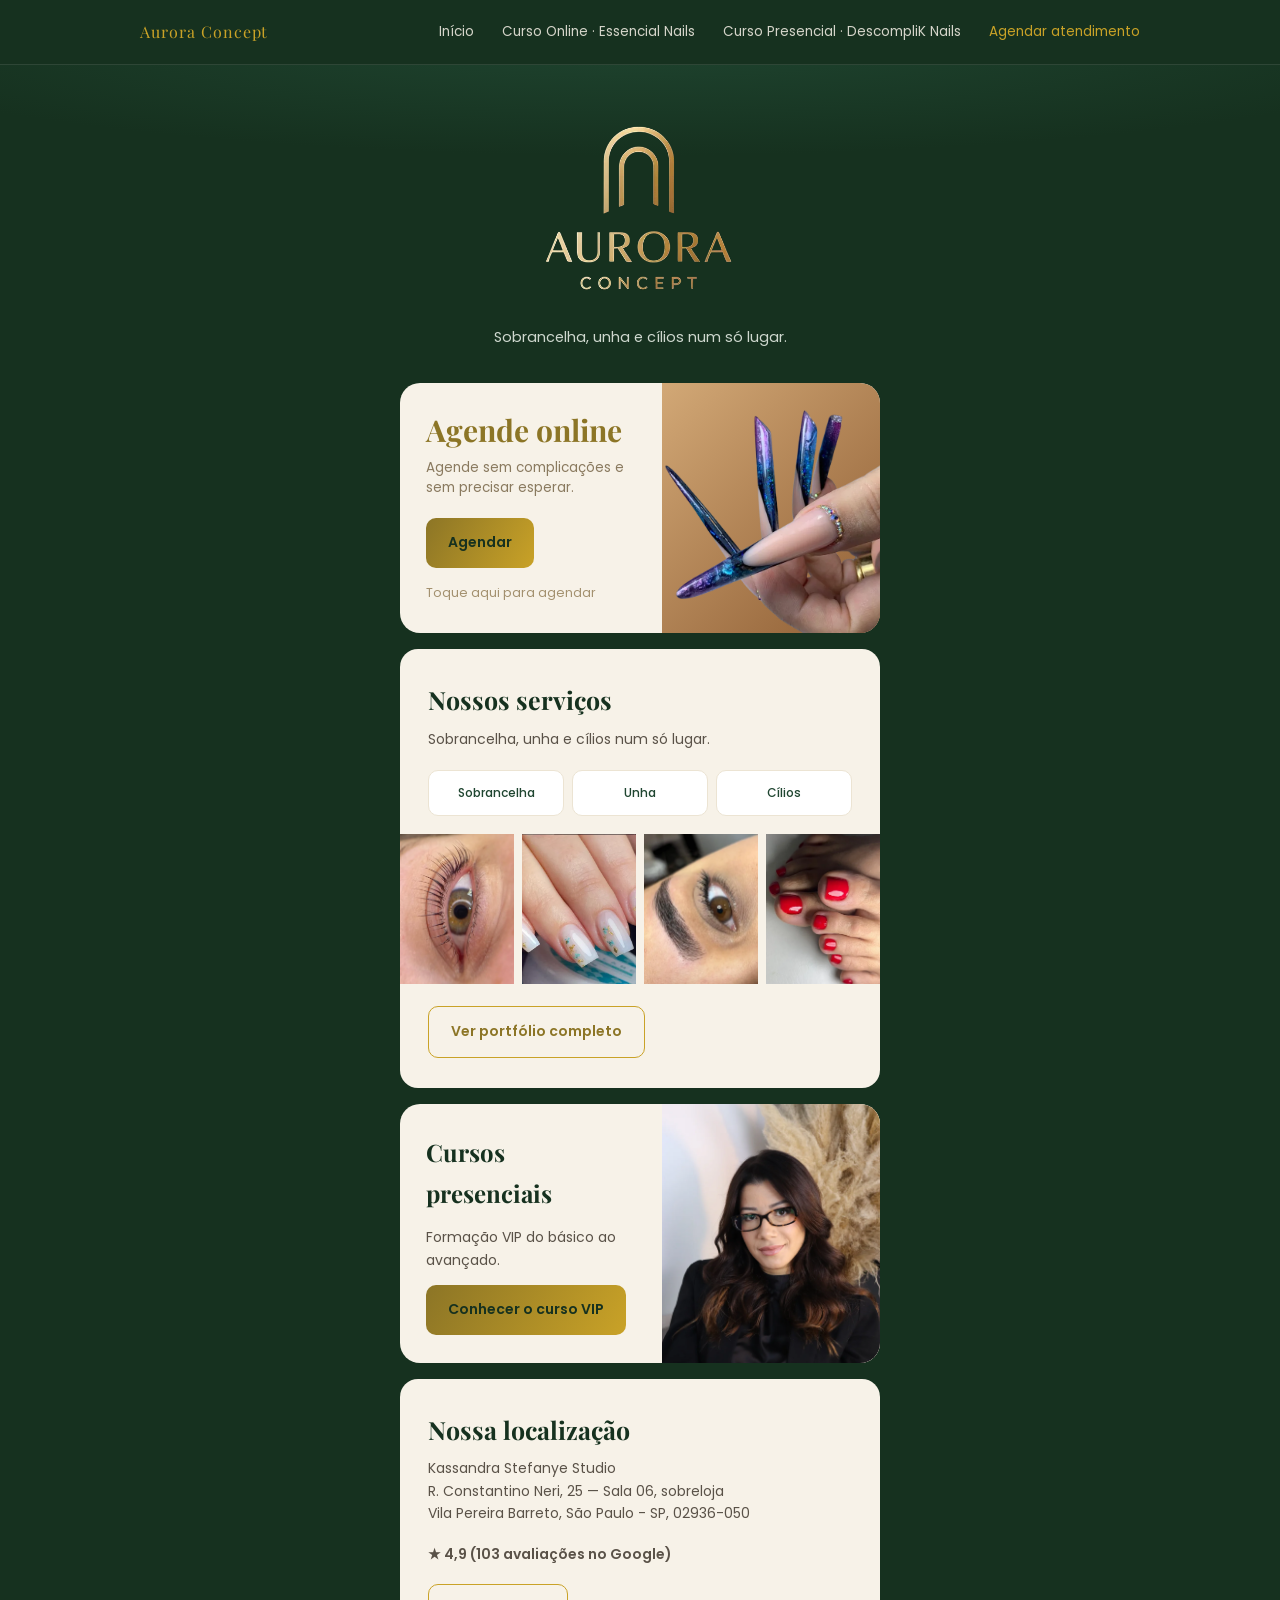
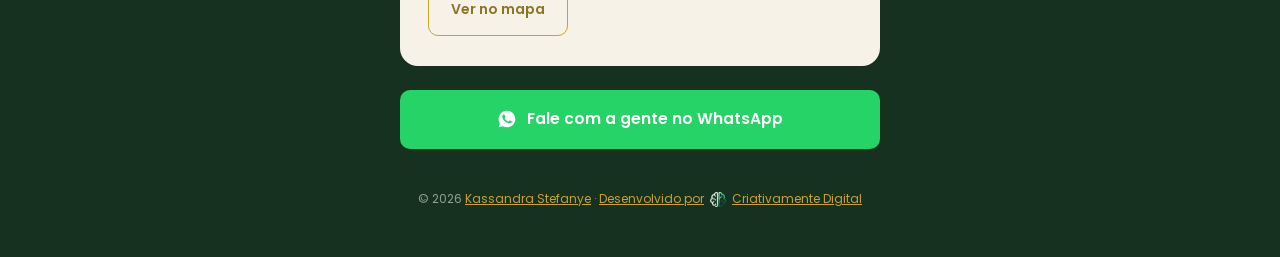
==== commit 48454334: "Corrige menu do Aurora Concept no desktop O menu usava sempre o padrão mobile (dropdown abaixo do bu" ====
--- a/auroraconcept/index.html
+++ b/auroraconcept/index.html
@@ -19,14 +19,21 @@
 img{max-width:100%;display:block}
 
 .ac-top{position:sticky;top:0;z-index:50;background:var(--ac-green);border-bottom:1px solid #ffffff1a}
-.ac-top .top-in{display:flex;align-items:center;justify-content:space-between;height:64px}
+.ac-top .top-in{display:flex;align-items:center;justify-content:space-between;height:64px;gap:24px;max-width:1040px;margin:0 auto;padding:0 20px}
 .ac-brand{font-family:"Playfair Display",serif;font-size:16px;letter-spacing:.06em;color:var(--ac-gold);text-decoration:none}
-.ac-top .burger{width:40px;height:40px;border:1px solid #ffffff33;background:transparent;border-radius:6px;cursor:pointer;display:flex;flex-direction:column;justify-content:center;align-items:center;gap:5px}
+.ac-top .burger{display:none;width:40px;height:40px;border:1px solid #ffffff33;background:transparent;border-radius:6px;cursor:pointer;flex-direction:column;justify-content:center;align-items:center;gap:5px}
 .ac-top .burger span{width:16px;height:1.5px;background:var(--ac-cream)}
-.ac-top .menu{display:none;position:fixed;top:64px;left:0;right:0;background:var(--ac-green-2);flex-direction:column;border-bottom:1px solid #ffffff1a;box-shadow:0 14px 24px -10px #0006}
-.ac-top .menu.open{display:flex}
-.ac-top .menu a{padding:16px 20px;border-top:1px solid #ffffff14;color:var(--ac-cream);text-decoration:none;font-size:14px}
-.ac-top .menu a.is-active{color:var(--ac-gold)}
+.ac-top .menu{display:flex;gap:28px}
+.ac-top .menu a{color:var(--ac-cream);text-decoration:none;font-size:13.5px;opacity:.85}
+.ac-top .menu a:hover{opacity:1}
+.ac-top .menu a.is-active{color:var(--ac-gold);opacity:1}
+
+@media(max-width:820px){
+  .ac-top .burger{display:flex}
+  .ac-top .menu{display:none;position:fixed;top:64px;left:0;right:0;background:var(--ac-green-2);flex-direction:column;gap:0;border-bottom:1px solid #ffffff1a;box-shadow:0 14px 24px -10px #0006}
+  .ac-top .menu.open{display:flex}
+  .ac-top .menu a{padding:16px 20px;border-top:1px solid #ffffff14;font-size:14px;opacity:1}
+}
 
 .ac-hero{text-align:center;padding:48px 0 34px;background:radial-gradient(120% 70% at 50% -10%,var(--ac-green-2) 0%,var(--ac-green) 55%)}
 .ac-logo{width:220px;height:auto;aspect-ratio:420/370;margin:0 auto}
